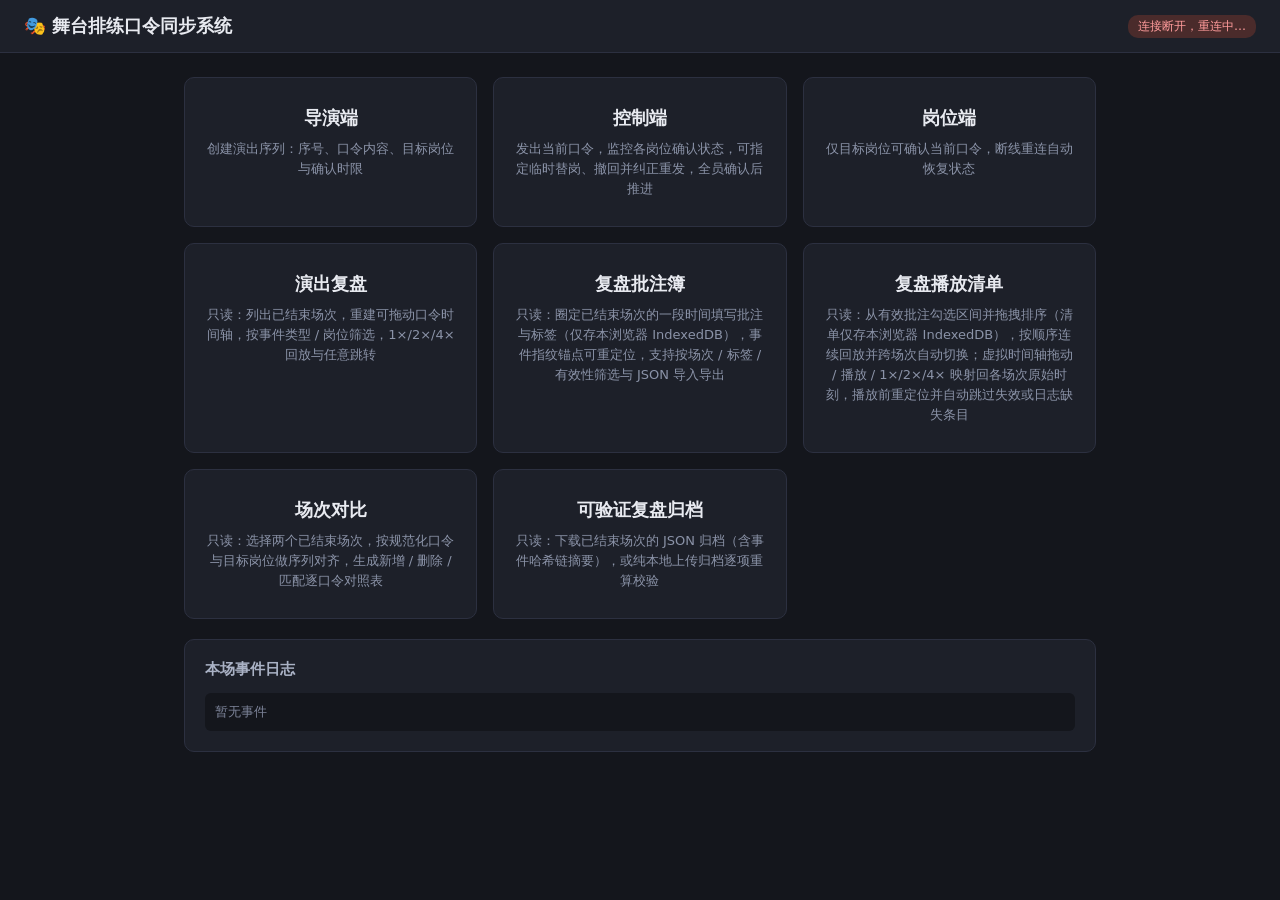
==== public/index.html @ aaa236a7 "GSB 7b067b00-d067-5b89-8d5f-b59027cfe79a initial: platform archive" ====
<!DOCTYPE html>
<html lang="zh-CN">
<head>
  <meta charset="UTF-8">
  <meta name="viewport" content="width=device-width, initial-scale=1.0">
  <title>舞台口令同步系统</title>
  <link rel="stylesheet" href="style.css">
</head>
<body>
  <header>
    <h1>🎭 舞台排练口令同步系统</h1>
    <span id="conn">未连接</span>
  </header>
  <main>
    <div id="versionBar"></div>
    <div class="home-links">
      <a href="director.html">
        <b>导演端</b>
        <span>创建演出序列：序号、口令内容、目标岗位与确认时限</span>
      </a>
      <a href="control.html">
        <b>控制端</b>
        <span>发出当前口令，监控各岗位确认状态，可指定临时替岗、撤回并纠正重发，全员确认后推进</span>
      </a>
      <a href="position.html">
        <b>岗位端</b>
        <span>仅目标岗位可确认当前口令，断线重连自动恢复状态</span>
      </a>
      <a href="replay.html">
        <b>演出复盘</b>
        <span>只读：列出已结束场次，重建可拖动口令时间轴，按事件类型 / 岗位筛选，1×/2×/4× 回放与任意跳转</span>
      </a>
      <a href="annotations.html">
        <b>复盘批注簿</b>
        <span>只读：圈定已结束场次的一段时间填写批注与标签（仅存本浏览器 IndexedDB），事件指纹锚点可重定位，支持按场次 / 标签 / 有效性筛选与 JSON 导入导出</span>
      </a>
      <a href="playlist.html">
        <b>复盘播放清单</b>
        <span>只读：从有效批注勾选区间并拖拽排序（清单仅存本浏览器 IndexedDB），按顺序连续回放并跨场次自动切换；虚拟时间轴拖动 / 播放 / 1×/2×/4× 映射回各场次原始时刻，播放前重定位并自动跳过失效或日志缺失条目</span>
      </a>
      <a href="compare.html">
        <b>场次对比</b>
        <span>只读：选择两个已结束场次，按规范化口令与目标岗位做序列对齐，生成新增 / 删除 / 匹配逐口令对照表</span>
      </a>
      <a href="archive.html">
        <b>可验证复盘归档</b>
        <span>只读：下载已结束场次的 JSON 归档（含事件哈希链摘要），或纯本地上传归档逐项重算校验</span>
      </a>
    </div>
    <div class="card" style="margin-top:20px">
      <h2>本场事件日志</h2>
      <div class="log-box" id="log"><span class="muted">暂无事件</span></div>
    </div>
  </main>
  <script src="common.js"></script>
  <script>
    const connEl = document.getElementById('conn');
    const logEl = document.getElementById('log');
    const versionBar = document.getElementById('versionBar');
    CueClient.connect({
      role: 'viewer',
      onState(state) {
        versionBar.innerHTML = CueClient.renderVersionBar(state);
        logEl.innerHTML = state.log.length
          ? CueClient.renderLog(state.log)
          : '<span class="muted">暂无事件</span>';
      },
      onConnChange(on) {
        connEl.textContent = on ? '已连接' : '连接断开，重连中…';
        connEl.classList.toggle('on', on);
      },
    });
  </script>
</body>
</html>
---- public/style.css ----
* { box-sizing: border-box; margin: 0; padding: 0; }

body {
  font-family: "PingFang SC", "Microsoft YaHei", system-ui, sans-serif;
  background: #14161c;
  color: #e8eaf0;
  min-height: 100vh;
}

header {
  display: flex;
  align-items: center;
  justify-content: space-between;
  padding: 14px 24px;
  background: #1d2029;
  border-bottom: 1px solid #2c3040;
}
header h1 { font-size: 18px; font-weight: 600; }
header nav a { color: #8ab4ff; text-decoration: none; margin-left: 16px; font-size: 14px; }
header nav a:hover { text-decoration: underline; }

#conn {
  font-size: 12px;
  padding: 3px 10px;
  border-radius: 10px;
  background: #4a2b2b;
  color: #ff9c9c;
}
#conn.on { background: #23402a; color: #8fe3a5; }

main { max-width: 960px; margin: 0 auto; padding: 24px; }
.card {
  background: #1d2029;
  border: 1px solid #2c3040;
  border-radius: 10px;
  padding: 20px;
  margin-bottom: 20px;
}
.card h2 { font-size: 15px; margin-bottom: 14px; color: #aab2c5; font-weight: 600; }

button {
  background: #2f6fed;
  color: #fff;
  border: none;
  border-radius: 6px;
  padding: 9px 18px;
  font-size: 14px;
  cursor: pointer;
}
button:hover:not(:disabled) { background: #3f7df5; }
button:disabled { background: #3a3f4f; color: #7c8398; cursor: not-allowed; }
button.secondary { background: #333948; }
button.secondary:hover:not(:disabled) { background: #404758; }
button.danger { background: #a03a3a; }
button.danger:hover:not(:disabled) { background: #b84545; }
button.mini { padding: 3px 10px; font-size: 12px; border-radius: 10px; margin: 2px 4px 2px 0; }

input[type="text"], input[type="number"], select {
  background: #14161c;
  border: 1px solid #3a4052;
  border-radius: 6px;
  color: #e8eaf0;
  padding: 8px 10px;
  font-size: 14px;
  width: 100%;
}
input:focus, select:focus { outline: none; border-color: #2f6fed; }

.row { display: flex; gap: 10px; align-items: center; margin-bottom: 10px; }
.row > * { flex: 1; }
.row .narrow { flex: 0 0 auto; }

table { width: 100%; border-collapse: collapse; font-size: 14px; }
th, td { text-align: left; padding: 8px 10px; border-bottom: 1px solid #2c3040; }
th { color: #8b93a8; font-weight: 500; font-size: 13px; }
tr.current-row td { background: #24304a; }

.chip {
  display: inline-block;
  padding: 2px 10px;
  border-radius: 10px;
  font-size: 12px;
  margin: 2px 4px 2px 0;
  background: #333948;
  color: #c3c9d8;
}
.chip.ok { background: #23402a; color: #8fe3a5; }
.chip.late { background: #4a3a1e; color: #f0c169; }
.chip.timeout { background: #4a2b2b; color: #ff9c9c; }
.chip.offline { opacity: 0.45; }
.chip.subbed { opacity: 0.45; text-decoration: line-through; }

.substitute-panel {
  margin-top: 12px;
  padding: 12px;
  background: #14161c;
  border: 1px solid #2c3040;
  border-radius: 8px;
}

.big-cue {
  font-size: 34px;
  font-weight: 700;
  text-align: center;
  padding: 36px 16px;
  line-height: 1.4;
}
.cue-seq { color: #8ab4ff; font-size: 18px; display: block; margin-bottom: 8px; }

#toast {
  position: fixed;
  top: 64px;
  left: 50%;
  transform: translateX(-50%);
  background: #a03a3a;
  color: #fff;
  padding: 10px 22px;
  border-radius: 8px;
  font-size: 14px;
  display: none;
  z-index: 99;
  box-shadow: 0 4px 16px rgba(0,0,0,.4);
}

.log-box {
  max-height: 260px;
  overflow-y: auto;
  font-family: "SFMono-Regular", Consolas, monospace;
  font-size: 12px;
  background: #14161c;
  border-radius: 6px;
  padding: 10px;
}
.log-row { display: flex; gap: 10px; padding: 2px 0; color: #9aa3b8; }
.log-row.log-warn { color: #f0c169; }
.log-ts { color: #5d6478; flex: 0 0 auto; }
.log-event { flex: 0 0 96px; color: #8ab4ff; }
.log-row.log-warn .log-event { color: #f0c169; }
.log-detail { word-break: break-all; }

.status-banner {
  text-align: center;
  padding: 10px;
  border-radius: 8px;
  font-size: 14px;
  margin-bottom: 16px;
  background: #23402a;
  color: #8fe3a5;
  display: none;
}
.status-banner.show { display: block; }
.status-banner.warn { background: #4a3a1e; color: #f0c169; }

.countdown { font-size: 15px; color: #f0c169; text-align: center; margin-top: 6px; }
.muted { color: #7c8398; font-size: 13px; }

/* 修订号 / 撤回原因 */
.rev-badge {
  display: inline-block;
  margin-bottom: 10px;
  padding: 3px 14px;
  border-radius: 12px;
  font-size: 13px;
  background: #4a3a1e;
  color: #f0c169;
}
.rev-badge.rev-initial { background: #2c3040; color: #8b93a8; }
.rev-reason {
  text-align: center;
  color: #f0c169;
  font-size: 14px;
  margin-top: 4px;
}

/* 暂停状态 */
.pause-info {
  color: #f0c169;
  font-size: 14px;
  margin-bottom: 10px;
}

/* 指挥权租约 */
.lease-mine {
  color: #8fe3a5;
  font-size: 14px;
  margin-bottom: 10px;
}
#leaseRemain { color: #f0c169; font-weight: 600; }

/* 只读历史轮次 */
.attempt-row {
  background: #14161c;
  border: 1px solid #2c3040;
  border-left: 3px solid #3a4052;
  border-radius: 8px;
  padding: 12px 14px;
  margin-bottom: 10px;
}
.attempt-row.recalled { border-left-color: #a03a3a; }
.attempt-row.completed { border-left-color: #2f6f4a; }
.attempt-head { display: flex; gap: 10px; align-items: center; margin-bottom: 6px; }
.attempt-text { font-size: 14px; margin-bottom: 6px; color: #c3c9d8; }
.attempt-reason { font-size: 13px; color: #f0c169; margin-bottom: 6px; }
.attempt-sub { font-size: 12px; color: #9aa3b8; margin-top: 6px; }
.attempt-chips .chip { margin-bottom: 4px; }
.home-links { display: grid; gap: 16px; grid-template-columns: repeat(auto-fit, minmax(220px, 1fr)); }
.home-links a {
  display: block;
  background: #1d2029;
  border: 1px solid #2c3040;
  border-radius: 10px;
  padding: 28px 20px;
  color: #e8eaf0;
  text-decoration: none;
  text-align: center;
}
.home-links a:hover { border-color: #2f6fed; }
.home-links a b { display: block; font-size: 18px; margin-bottom: 8px; }
.home-links a span { color: #8b93a8; font-size: 13px; }

/* 已发布版本 / 草稿版本状态条（各端统一） */
.version-bar { display: flex; flex-wrap: wrap; gap: 8px; margin-bottom: 16px; }
.vchip {
  display: inline-block;
  padding: 4px 12px;
  border-radius: 12px;
  font-size: 12px;
  border: 1px solid #2c3040;
}
.vchip-pub { background: #23402a; color: #8fe3a5; border-color: #2f6f4a; }
.vchip-draft { background: #1e3350; color: #9cc2ff; border-color: #2f5f9f; }
.vchip-none { background: #1d2029; color: #7c8398; }
.vchip-warn { background: #4a3a1e; color: #f0c169; border-color: #7a5f2e; }

/* 下一场草稿卡片 */
.draft-status { margin-bottom: 10px; font-size: 13px; }
.draft-status .muted { line-height: 1.6; }
.draft-conflict-banner {
  display: none;
  background: #4a3a1e;
  color: #f0c169;
  border-radius: 6px;
  padding: 8px 12px;
  font-size: 13px;
  margin-bottom: 10px;
}
.draft-conflict-banner.show { display: block; }

/* 控制端重置选择弹窗 */
.modal-mask {
  position: fixed;
  inset: 0;
  background: rgba(0,0,0,.55);
  display: flex;
  align-items: center;
  justify-content: center;
  z-index: 200;
}
.modal-box {
  background: #1d2029;
  border: 1px solid #3a4052;
  border-radius: 10px;
  padding: 22px;
  width: min(560px, calc(100vw - 40px));
}
.modal-box h3 { font-size: 16px; margin-bottom: 12px; color: #e8eaf0; }
.modal-box .modal-detail {
  background: #14161c;
  border-radius: 6px;
  padding: 10px 12px;
  font-size: 13px;
  color: #9aa3b8;
  margin-bottom: 14px;
  max-height: 200px;
  overflow-y: auto;
}
.modal-box .modal-detail .chip { margin-top: 3px; }
.modal-actions { display: flex; gap: 10px; justify-content: flex-end; flex-wrap: wrap; }

/* 演出复盘（/replay.html，只读） */
.replay-layout { display: grid; gap: 20px; }
.replay-meta { display: flex; flex-wrap: wrap; gap: 8px 18px; font-size: 13px; color: #9aa3b8; }
.replay-meta b { color: #c3c9d8; font-weight: 600; }
.replay-warn {
  display: none;
  background: #4a3a1e;
  color: #f0c169;
  border: 1px solid #7a5f2e;
  border-radius: 8px;
  padding: 10px 14px;
  font-size: 13px;
  margin-bottom: 16px;
  line-height: 1.7;
}
.replay-warn.show { display: block; }
.replay-warn .badline {
  display: block;
  font-family: "SFMono-Regular", Consolas, monospace;
  background: #14161c;
  border-radius: 4px;
  padding: 2px 8px;
  margin: 3px 0;
  word-break: break-all;
}
.replay-filters { display: flex; gap: 10px; align-items: center; flex-wrap: wrap; }
.replay-filters select { width: auto; flex: 0 1 240px; }
.replay-filters label { font-size: 13px; color: #8b93a8; }

/* 可拖动时间轴 */
.timeline-wrap { padding: 6px 4px 2px; }
.timeline {
  position: relative;
  height: 64px;
  background: #14161c;
  border: 1px solid #2c3040;
  border-radius: 8px;
  cursor: pointer;
  user-select: none;
  touch-action: none;
  overflow: hidden;
}
.timeline .cue-band {
  position: absolute;
  top: 6px;
  bottom: 22px;
  border-left: 1px solid #3a4052;
  border-right: 1px solid #3a4052;
  background: rgba(47, 111, 237, 0.10);
  font-size: 11px;
  color: #8ab4ff;
  padding: 3px 6px;
  overflow: hidden;
  white-space: nowrap;
  text-overflow: ellipsis;
}
.timeline .cue-band.even { background: rgba(139, 180, 255, 0.07); }
.timeline .marker {
  position: absolute;
  bottom: 6px;
  width: 4px;
  height: 9px;
  border-radius: 2px;
  transform: translateX(-2px);
}
.timeline .playhead {
  position: absolute;
  top: 0;
  bottom: 0;
  width: 2px;
  background: #f0c169;
  pointer-events: none;
}
.timeline .playhead::after {
  content: '';
  position: absolute;
  top: 0;
  left: -5px;
  border: 6px solid transparent;
  border-top-color: #f0c169;
}
.timeline-scale { display: flex; justify-content: space-between; font-size: 11px; color: #5d6478; margin-top: 4px; }

.transport { display: flex; gap: 8px; align-items: center; flex-wrap: wrap; margin-top: 14px; }
.transport .time-readout {
  font-family: "SFMono-Regular", Consolas, monospace;
  font-size: 14px;
  color: #c3c9d8;
  flex: 1;
  text-align: right;
  white-space: nowrap;
}
.speed-btn[aria-pressed="true"] { background: #2f6fed; color: #fff; }
.speed-btn { background: #333948; }

.replay-state-grid { display: grid; grid-template-columns: 1fr 1fr; gap: 16px; }
@media (max-width: 760px) { .replay-state-grid { grid-template-columns: 1fr; } }
.replay-chips-line { margin-top: 8px; line-height: 2; }
.replay-event-list {
  max-height: 360px;
  overflow-y: auto;
  font-family: "SFMono-Regular", Consolas, monospace;
  font-size: 12px;
  background: #14161c;
  border-radius: 6px;
  padding: 8px;
}
.replay-event-row {
  display: flex;
  gap: 10px;
  padding: 3px 6px;
  border-radius: 4px;
  color: #5d6478;
  cursor: pointer;
}
.replay-event-row:hover { background: #20242f; }
.replay-event-row.applied { color: #c3c9d8; }
.replay-event-row.applied .replay-event-name { color: #8ab4ff; }
.replay-event-row.is-warn.applied { color: #f0c169; }
.replay-event-row.is-warn.applied .replay-event-name { color: #f0c169; }
.replay-event-row .replay-event-t { color: inherit; opacity: 0.7; flex: 0 0 78px; }
.replay-event-name { flex: 0 0 128px; }
.replay-event-detail { word-break: break-all; }
.replay-cue-sub { font-size: 12px; color: #9aa3b8; text-decoration: line-through; }
.replay-phase-idle { color: #8b93a8; }
.replay-phase-active { color: #8ab4ff; }
.replay-phase-done { color: #8fe3a5; }
.replay-kbd { font-size: 12px; color: #5d6478; }
.bad-warn-chip { background: #4a3a1e; color: #f0c169; }

/* 场次对比（/compare.html，只读） */
.compare-main { max-width: 1200px; }
.compare-pickers { display: grid; grid-template-columns: 1fr 1fr; gap: 16px; }
.compare-pickers label.compare-label { display: block; font-size: 13px; color: #8b93a8; margin-bottom: 6px; }
.compare-pickers select { width: 100%; }
.compare-open-replay { display: inline-block; margin-top: 6px; font-size: 12px; color: #8ab4ff; text-decoration: none; }
.compare-open-replay:hover { text-decoration: underline; }

.compare-session-meta { display: grid; gap: 4px; font-size: 13px; color: #9aa3b8; margin-bottom: 10px; }
.compare-session-meta b { color: #c3c9d8; }
.compare-legend { display: flex; flex-wrap: wrap; gap: 14px; align-items: center; font-size: 13px; color: #9aa3b8; margin-bottom: 6px; }
.compare-legend .lg { display: inline-block; width: 12px; height: 12px; border-radius: 3px; margin-right: 5px; vertical-align: -1px; }
.lg-match { background: #2c3040; border: 1px solid #3a4052; }
.lg-added { background: #1e3a2a; border: 1px solid #2f6f4a; }
.lg-deleted { background: #4a2b2b; border: 1px solid #7a3a3a; }

.compare-table-wrap { overflow-x: auto; border: 1px solid #2c3040; border-radius: 8px; }
.compare-table { width: 100%; border-collapse: collapse; table-layout: fixed; font-size: 13px; }
.compare-table th, .compare-table td { padding: 10px 12px; border-bottom: 1px solid #2c3040; vertical-align: middle; }
.compare-table th { background: #1a1d26; position: sticky; top: 0; }
.cmp-cue-col { width: 31%; }
.cmp-metric-col { width: 16%; }
.cmp-diff-col { width: 6%; min-width: 96px; }

.cmp-row.match .cmp-cue { background: rgba(47,111,237,0.05); }
.cmp-row.added { background: rgba(47,111,74,0.08); }
.cmp-row.deleted { background: rgba(160,58,58,0.08); }
.cmp-row.added .cmp-cue.right { box-shadow: inset 3px 0 0 #2f6f4a; }
.cmp-row.deleted .cmp-cue.left { box-shadow: inset 3px 0 0 #a03a3a; }
.cmp-cue.none { text-align: center; }

.cmp-cue-link {
  display: block;
  color: #e8eaf0;
  text-decoration: none;
  line-height: 1.6;
  border-radius: 6px;
  padding: 4px 6px;
}
.cmp-cue-link:hover { background: #24304a; }
.cmp-cue-text { font-weight: 600; }
.cmp-cue-final { display: block; font-size: 12px; color: #f0c169; }
.cmp-cue-targets { display: block; font-size: 12px; color: #8b93a8; }

/* 指标列：标签 + 值逐行对齐 */
.cmp-metrics, .cmp-deltas { display: grid; gap: 2px; }
.mline { display: flex; gap: 8px; align-items: baseline; min-height: 20px; }
.mlabel { flex: 0 0 58px; font-size: 12px; color: #5d6478; }
.mval { font-family: "SFMono-Regular", Consolas, monospace; font-size: 13px; color: #c3c9d8; }
.mval.warn { color: #f0c169; }
.mdiff { font-family: "SFMono-Regular", Consolas, monospace; font-size: 13px; margin-left: auto; }
.mdiff.zero { color: #5d6478; }
.mdiff.neutral { color: #f0c169; }
.mdiff.bad { color: #ff9c9c; }
.mdiff.good { color: #8fe3a5; }
.mdiff.empty { color: #3a3f4f; }
.cmp-tag {
  display: inline-block;
  padding: 2px 10px;
  border-radius: 10px;
  font-size: 12px;
}
.tag-added { background: #23402a; color: #8fe3a5; }
.tag-deleted { background: #4a2b2b; color: #ff9c9c; }

@media (max-width: 860px) {
  .compare-pickers { grid-template-columns: 1fr; }
  .compare-table { table-layout: auto; }
}

/* 可验证复盘归档（/archive.html，只读） */
.archive-meta { display: flex; flex-wrap: wrap; gap: 8px 18px; font-size: 13px; color: #9aa3b8; margin-top: 10px; }
.archive-meta b { color: #c3c9d8; font-weight: 600; }
.archive-result {
  border-radius: 8px;
  padding: 12px 16px;
  font-size: 13px;
  line-height: 1.8;
}
.archive-result.ok { background: #1e3a2a; border: 1px solid #2f6f4a; color: #c9e8d4; }
.archive-result.fail { background: #4a2b2b; border: 1px solid #7a3a3a; color: #f0c9c9; }
.archive-result-head { font-size: 14px; font-weight: 600; margin-bottom: 6px; }
.archive-result.ok .archive-result-head { color: #8fe3a5; }
.archive-result.fail .archive-result-head { color: #ff9c9c; }
.archive-fail-msg { color: #ffd9d9; }
.archive-fail-loc { color: #e8b8b8; }
.archive-fail-loc code, .archive-digest code {
  font-family: "SFMono-Regular", Consolas, monospace;
  background: #14161c;
  border-radius: 4px;
  padding: 1px 6px;
}
.archive-digest {
  margin-top: 8px;
  font-size: 12px;
  word-break: break-all;
}


/* 复盘批注簿（/annotations.html 与 /replay.html 内卡片，只读 · IndexedDB 本地存储） */
.ann-main { max-width: 1080px; }
.ann-prefill {
  background: #1c2740;
  border: 1px solid #2f4a7a;
  border-radius: 8px;
  padding: 8px 12px;
  margin-bottom: 12px;
  font-size: 13px;
  color: #c3c9d8;
  line-height: 1.7;
}
.ann-form textarea {
  background: #14161c;
  border: 1px solid #3a4052;
  border-radius: 6px;
  color: #e8eaf0;
  padding: 8px 10px;
  font-size: 14px;
  width: 100%;
  resize: vertical;
  font-family: inherit;
}
.ann-label { display: block; font-size: 13px; color: #8b93a8; margin: 10px 0 5px; }
.ann-range-row { display: grid; grid-template-columns: 1fr 1fr; gap: 12px; }
.ann-range-row select { width: 100%; height: 132px; font-size: 12px; }
.ann-msg { font-size: 13px; color: #8b93a8; }
.ann-msg.ok { color: #8fe3a5; }
.ann-msg.err { color: #ff9c9c; }
.ann-msg.warn { color: #f0c169; }

.ann-filters { display: flex; gap: 10px; align-items: center; flex-wrap: wrap; }
.ann-filters select { width: auto; flex: 0 1 260px; }
.ann-filters label { font-size: 13px; color: #8b93a8; }
.ann-inline { display: inline-flex; align-items: center; gap: 4px; white-space: nowrap; }
.ann-inline input { width: auto; }

.ann-list { margin-top: 14px; display: grid; gap: 12px; }
.ann-row {
  background: #14161c;
  border: 1px solid #2c3040;
  border-left: 3px solid #4caf7d;
  border-radius: 8px;
  padding: 12px 14px;
}
.ann-row.is-invalid { border-left-color: #ff7676; opacity: 0.92; }
.ann-row-head { display: flex; gap: 10px; align-items: center; flex-wrap: wrap; }
.ann-session { font-size: 12px; color: #9aa3b8; flex: 1; min-width: 200px; }
.ann-jump { font-size: 13px; color: #8ab4ff; text-decoration: none; white-space: nowrap; }
.ann-jump:hover { text-decoration: underline; }
.ann-jump.disabled { color: #ff9c9c; cursor: not-allowed; }
.ann-del { flex: 0 0 auto; }
.ann-range { margin-top: 8px; font-family: "SFMono-Regular", Consolas, monospace; font-size: 12px; color: #9aa3b8; }
.ann-text { margin-top: 8px; font-size: 14px; line-height: 1.7; white-space: pre-wrap; word-break: break-word; }
.ann-tags { margin-top: 6px; }
.ann-foot { margin-top: 8px; display: flex; gap: 14px; flex-wrap: wrap; font-size: 12px; }
.ann-foot code { color: #5d6478; }
.ann-anchor-event { font-family: "SFMono-Regular", Consolas, monospace; }
.ann-badge {
  display: inline-block;
  padding: 2px 10px;
  border-radius: 10px;
  font-size: 12px;
  white-space: nowrap;
}
.ann-badge.valid { background: #23402a; color: #8fe3a5; }
.ann-badge.invalid { background: #4a2b2b; color: #ff9c9c; }
.ann-badge.conflict { background: #4a3a1e; color: #f0c169; }
.ann-invalid-line { margin-top: 6px; font-size: 12px; color: #ff9c9c; line-height: 1.6; }
.ann-conflict-line { margin-top: 6px; font-size: 12px; color: #f0c169; line-height: 1.6; }
.ann-empty { padding: 24px 0; text-align: center; }

/* 复盘时间轴上的批注区间带：衬于口令条带与事件标记之下，不遮挡拖动与标记点击 */
.timeline .ann-band {
  position: absolute;
  top: 6px;
  bottom: 22px;
  border-radius: 3px;
  z-index: 0;
  cursor: pointer;
}
.timeline .ann-band.valid {
  background: rgba(76, 175, 125, 0.22);
  border-top: 2px solid #4caf7d;
  border-bottom: 2px solid #4caf7d;
}
.timeline .ann-band.invalid {
  background: rgba(255, 118, 118, 0.12);
  border-top: 2px dashed #ff7676;
  border-bottom: 2px dashed #ff7676;
  cursor: not-allowed;
}

/* 复盘页内的批注迷你列表 */
.ann-mini-list { margin-top: 12px; display: grid; gap: 8px; }
.ann-mini-row {
  background: #14161c;
  border: 1px solid #2c3040;
  border-left: 3px solid #4caf7d;
  border-radius: 8px;
  padding: 8px 12px;
  font-size: 13px;
  line-height: 1.7;
}
.ann-mini-row.is-invalid { border-left-color: #ff7676; }
.ann-mini-head { display: flex; gap: 12px; align-items: center; flex-wrap: wrap; font-size: 12px; }
.ann-mini-jump { color: #8ab4ff; text-decoration: none; white-space: nowrap; }
.ann-mini-jump:hover { text-decoration: underline; }
.ann-mini-jump.disabled { color: #ff9c9c; cursor: not-allowed; }

/* ======================================================================= */
/* 复盘播放清单（批注簿内编辑卡片 + playlist.html 连续回放页）              */
/* ======================================================================= */
.inline-check { display: inline-flex; align-items: center; }
.inline-check input { width: auto; margin: 0; }
.ann-row-pl { flex: 0 0 auto; }
.ann-row-pl.is-off { opacity: 0.4; }

.pl-layout { display: grid; grid-template-columns: 1fr 1fr; gap: 16px; margin-top: 14px; }
@media (max-width: 860px) { .pl-layout { grid-template-columns: 1fr; } }
.pl-col { display: flex; flex-direction: column; min-width: 0; }
.pl-col-head { display: flex; justify-content: space-between; align-items: baseline; margin-bottom: 8px; font-size: 14px; }

.pl-cand-list, .pl-items {
  display: grid;
  gap: 6px;
  max-height: 380px;
  overflow-y: auto;
  border: 1px solid #2c3040;
  border-radius: 8px;
  background: #14161c;
  padding: 8px;
}
.pl-cand-row {
  display: grid;
  grid-template-columns: auto 1fr;
  grid-template-areas:
    "check session"
    "check range"
    "check text";
  column-gap: 8px;
  padding: 6px 8px;
  border-radius: 6px;
  font-size: 12.5px;
  line-height: 1.6;
  cursor: pointer;
}
.pl-cand-row:hover { background: #20242f; }
.pl-cand-row.in { background: #1c2a1f; }
.pl-cand-row input { grid-area: check; width: auto; margin-top: 3px; }
.pl-cand-session { grid-area: session; color: #9aa3b8; font-size: 11.5px; }
.pl-cand-range { grid-area: range; font-family: "SFMono-Regular", Consolas, monospace; color: #8ab4ff; }
.pl-cand-text { grid-area: text; color: #c3c9d8; word-break: break-word; }

.pl-item-row {
  display: flex;
  align-items: center;
  gap: 8px;
  padding: 6px 8px;
  border: 1px solid #2c3040;
  border-radius: 6px;
  background: #171a22;
  font-size: 12.5px;
  line-height: 1.5;
}
.pl-item-row.is-missing { opacity: 0.6; border-style: dashed; }
.pl-grip { cursor: grab; color: #5d6478; font-size: 15px; flex: 0 0 auto; user-select: none; }
.pl-grip:active { cursor: grabbing; }
.pl-idx { flex: 0 0 22px; text-align: center; color: #8ab4ff; font-weight: 600; }
.pl-item-row.dragging { opacity: 0.45; border-color: #2f6fed; }
.pl-item-row.drop-before { box-shadow: inset 0 2px 0 #f0c169; }
.pl-item-row.drop-after { box-shadow: inset 0 -2px 0 #f0c169; }
.pl-item-session { flex: 0 1 220px; color: #9aa3b8; font-size: 11.5px; overflow: hidden; text-overflow: ellipsis; white-space: nowrap; }
.pl-item-row .pl-cand-range { flex: 0 0 auto; }
.pl-item-row .pl-cand-text { flex: 1 1 auto; color: #c3c9d8; overflow: hidden; text-overflow: ellipsis; white-space: nowrap; }
.pl-item-ops { flex: 0 0 auto; display: inline-flex; gap: 4px; }
.pl-item-missing { color: #ff9c9c; flex: 1 1 auto; }

/* 播放页 */
.pl-main { max-width: 1120px; }
.pl-skipped {
  margin-top: 12px;
  border: 1px solid #6b3a3a;
  background: #241a1c;
  border-radius: 8px;
  padding: 10px 12px;
}
.pl-skipped-head { color: #ff9c9c; font-size: 13px; margin-bottom: 6px; }
.pl-skipped-row {
  display: flex; gap: 10px; align-items: baseline; flex-wrap: wrap;
  font-size: 12.5px; padding: 5px 0; border-top: 1px dashed #4a3333;
}
.pl-skipped-row:first-of-type { border-top: none; }
.pl-skip-reason { color: #ff9c9c; flex-basis: 100%; font-size: 12px; }

.pl-seg-context { margin: 10px 0 4px; font-size: 13px; line-height: 1.8; }
.pl-ctx-line { display: flex; gap: 10px; align-items: center; flex-wrap: wrap; }
.pl-ctx-no { color: #fff; border-radius: 4px; padding: 2px 8px; font-size: 12px; }
.pl-ctx-jump { margin-left: auto; color: #8ab4ff; text-decoration: none; font-size: 12.5px; }
.pl-ctx-text { margin-top: 4px; }

/* 虚拟时间轴段带 */
.pl-timeline { height: 74px; }
.pl-seg-band {
  position: absolute;
  top: 6px;
  bottom: 22px;
  border-top: 2px solid #2f6fed;
  border-radius: 2px;
  z-index: 0;
  cursor: pointer;
  min-width: 2px;
}
.pl-boundary {
  position: absolute;
  top: 0;
  bottom: 0;
  width: 0;
  border-left: 2px dashed #f0c169;
  z-index: 1;
  pointer-events: none;
}
.pl-seg-list { display: grid; gap: 6px; margin-top: 10px; max-height: 320px; overflow-y: auto; }
.pl-seg-row {
  display: flex; gap: 10px; align-items: flex-start;
  border: 1px solid #2c3040; border-radius: 8px; padding: 8px 10px;
  background: #14161c; cursor: pointer; font-size: 12.5px; line-height: 1.7;
}
.pl-seg-row:hover { background: #20242f; }
.pl-seg-row.active { border-color: #f0c169; background: #242219; }
.pl-seg-no { flex: 0 0 20px; height: 20px; border-radius: 50%; background: #2c3040; color: #c3c9d8; text-align: center; line-height: 20px; font-size: 11px; }
.pl-seg-color { flex: 0 0 4px; align-self: stretch; border-radius: 2px; }
.pl-seg-main { flex: 1 1 auto; display: grid; gap: 2px; min-width: 0; }
.pl-seg-session { color: #9aa3b8; font-size: 11.5px; }
.pl-seg-open { flex: 0 0 auto; color: #8ab4ff; text-decoration: none; font-size: 12px; white-space: nowrap; }
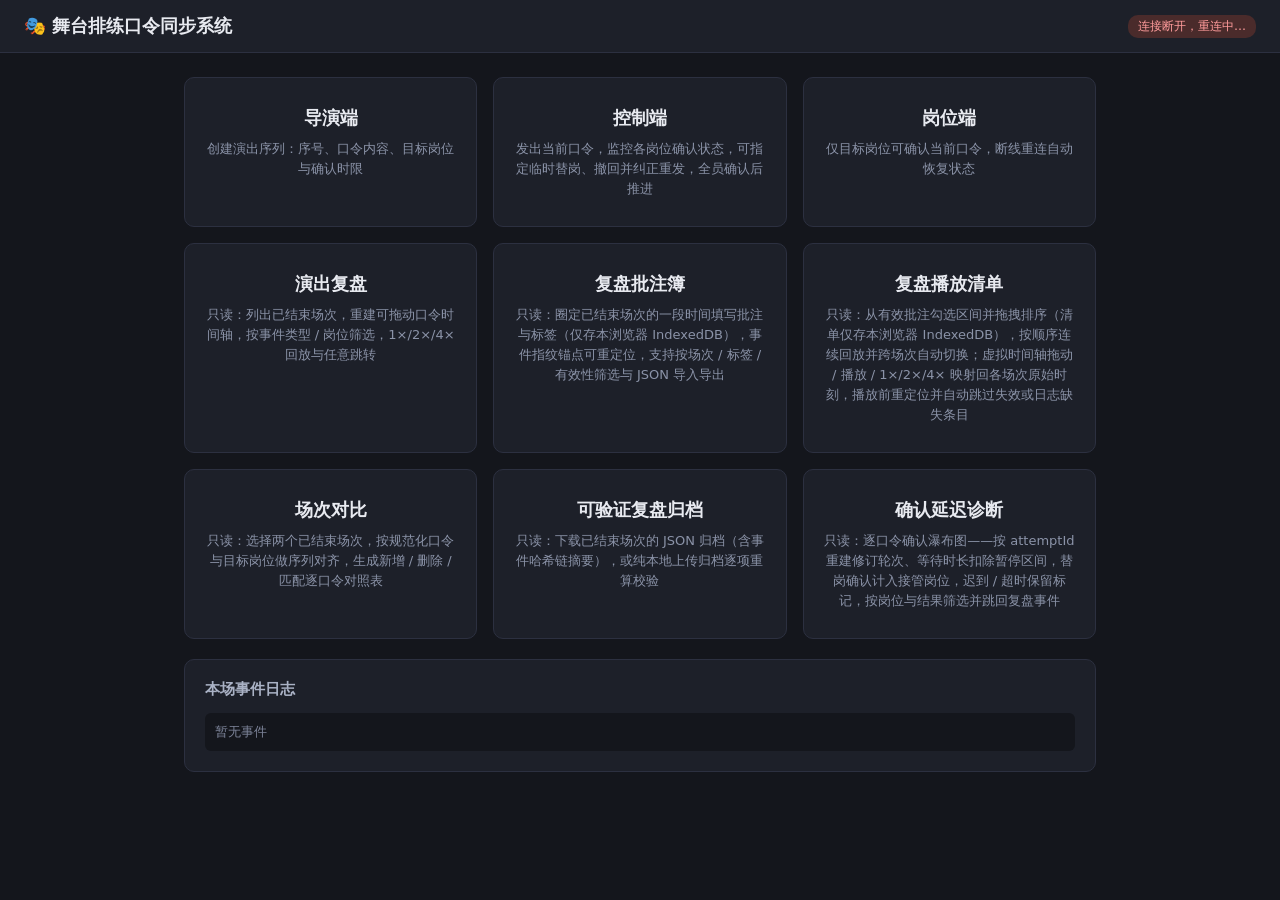
==== commit 1b894ff4: "GSB 7b067b00-d067-5b89-8d5f-b59027cfe79a A: platform archive" ====
--- a/public/index.html
+++ b/public/index.html
@@ -46,6 +46,10 @@
         <b>可验证复盘归档</b>
         <span>只读：下载已结束场次的 JSON 归档（含事件哈希链摘要），或纯本地上传归档逐项重算校验</span>
       </a>
+      <a href="latency.html">
+        <b>确认延迟诊断</b>
+        <span>只读：逐口令确认瀑布图——按 attemptId 重建修订轮次、等待时长扣除暂停区间，替岗确认计入接管岗位，迟到 / 超时保留标记，按岗位与结果筛选并跳回复盘事件</span>
+      </a>
     </div>
     <div class="card" style="margin-top:20px">
       <h2>本场事件日志</h2>
--- a/public/style.css
+++ b/public/style.css
@@ -741,3 +741,74 @@
 .pl-seg-main { flex: 1 1 auto; display: grid; gap: 2px; min-width: 0; }
 .pl-seg-session { color: #9aa3b8; font-size: 11.5px; }
 .pl-seg-open { flex: 0 0 auto; color: #8ab4ff; text-decoration: none; font-size: 12px; white-space: nowrap; }
+
+/* 确认延迟诊断（/latency.html，只读） */
+.lat-main { max-width: 1080px; }
+.lat-open-replay { font-size: 13px; color: #8ab4ff; text-decoration: none; white-space: nowrap; }
+.lat-open-replay:hover { text-decoration: underline; }
+.lat-filters { display: flex; gap: 10px; align-items: center; flex-wrap: wrap; margin-bottom: 10px; }
+.lat-filters select { width: auto; flex: 0 1 240px; }
+.lat-filters label { font-size: 13px; color: #8b93a8; }
+.lat-summary { display: flex; flex-wrap: wrap; gap: 6px; margin-bottom: 10px; }
+.lat-legend { display: flex; flex-wrap: wrap; gap: 14px; align-items: center; font-size: 13px; color: #9aa3b8; margin-bottom: 12px; }
+.lat-legend .lat-lg { display: inline-block; width: 12px; height: 12px; border-radius: 3px; margin-right: 5px; vertical-align: -1px; }
+.lat-lg-pause { background: repeating-linear-gradient(45deg, #3a4052 0 3px, #23262f 3px 6px); border: 1px solid #3a4052; }
+
+.lat-cue { border: 1px solid #2c3040; border-radius: 8px; background: #171a22; padding: 12px 14px; margin-bottom: 14px; }
+.lat-cue-head { display: flex; gap: 10px; align-items: center; flex-wrap: wrap; font-size: 14px; }
+.lat-cue-text { color: #e8eaf0; }
+.lat-cue-orig { margin-top: 4px; font-size: 12px; }
+.lat-jump { margin-left: auto; color: #8ab4ff; text-decoration: none; font-size: 12.5px; white-space: nowrap; }
+.lat-jump:hover { text-decoration: underline; }
+
+.lat-round { margin-top: 12px; border-top: 1px dashed #2c3040; padding-top: 10px; }
+.lat-round-head { display: flex; gap: 8px; align-items: center; flex-wrap: wrap; font-size: 12.5px; }
+.lat-attempt { font-family: "SFMono-Regular", Consolas, monospace; font-size: 11.5px; color: #5d6478; }
+.lat-round-reason { margin-top: 6px; font-size: 12.5px; color: #f0c169; }
+.lat-round-pauses { margin-top: 6px; font-size: 12px; color: #8ab4ff; line-height: 1.7; }
+.lat-round-extras { margin-top: 6px; font-size: 12px; color: #ff9c9c; }
+
+.lat-rows { display: grid; gap: 4px; margin-top: 8px; }
+.lat-row {
+  display: grid;
+  grid-template-columns: 150px 1fr 150px 96px;
+  gap: 10px;
+  align-items: center;
+  padding: 5px 8px;
+  border-radius: 6px;
+  text-decoration: none;
+  color: #c3c9d8;
+  font-size: 12.5px;
+}
+.lat-row:hover { background: #20242f; }
+.lat-pos { overflow: hidden; text-overflow: ellipsis; white-space: nowrap; }
+.lat-pos .lat-subbed { color: #7c8398; text-decoration: line-through; margin-right: 4px; }
+.lat-pos b { color: #c084fc; font-weight: 600; }
+.lat-track { position: relative; height: 16px; background: #14161c; border: 1px solid #23262f; border-radius: 4px; overflow: hidden; }
+.lat-bar { position: absolute; top: 0; bottom: 0; left: 0; border-radius: 3px 0 0 3px; opacity: 0.85; }
+.lat-bar.confirmed { background: #4caf7d; }
+.lat-bar.late { background: #f0c169; }
+.lat-bar.timeout { background: rgba(255, 118, 118, 0.45); }
+.lat-bar.unconfirmed { background: rgba(93, 100, 120, 0.4); }
+.lat-pause {
+  position: absolute;
+  top: 0;
+  bottom: 0;
+  background: repeating-linear-gradient(45deg, rgba(90, 98, 120, 0.55) 0 3px, rgba(35, 38, 47, 0.55) 3px 6px);
+  z-index: 1;
+}
+.lat-mark { position: absolute; top: 50%; width: 8px; height: 8px; transform: translate(-4px, -50%); z-index: 2; }
+.mk-confirm { border-radius: 50%; }
+.mk-confirm.confirmed { background: #8fe3a5; box-shadow: 0 0 0 2px rgba(143, 227, 165, 0.25); }
+.mk-confirm.late { background: #f0c169; box-shadow: 0 0 0 2px rgba(240, 193, 105, 0.25); }
+.mk-timeout { background: #ff7676; transform: translate(-4px, -50%) rotate(45deg); border-radius: 1px; }
+.lat-wait { font-family: "SFMono-Regular", Consolas, monospace; font-size: 12px; color: #c3c9d8; white-space: nowrap; }
+.lat-deduct { display: block; font-size: 11px; color: #8ab4ff; }
+.lat-row .chip { text-align: center; }
+.lat-scale { display: flex; justify-content: space-between; font-size: 11px; color: #5d6478; margin: 2px 168px 0 168px; }
+
+@media (max-width: 860px) {
+  .lat-row { grid-template-columns: 96px 1fr; grid-template-rows: auto auto; }
+  .lat-wait, .lat-row .chip { justify-self: start; }
+  .lat-scale { margin: 2px 0 0; }
+}
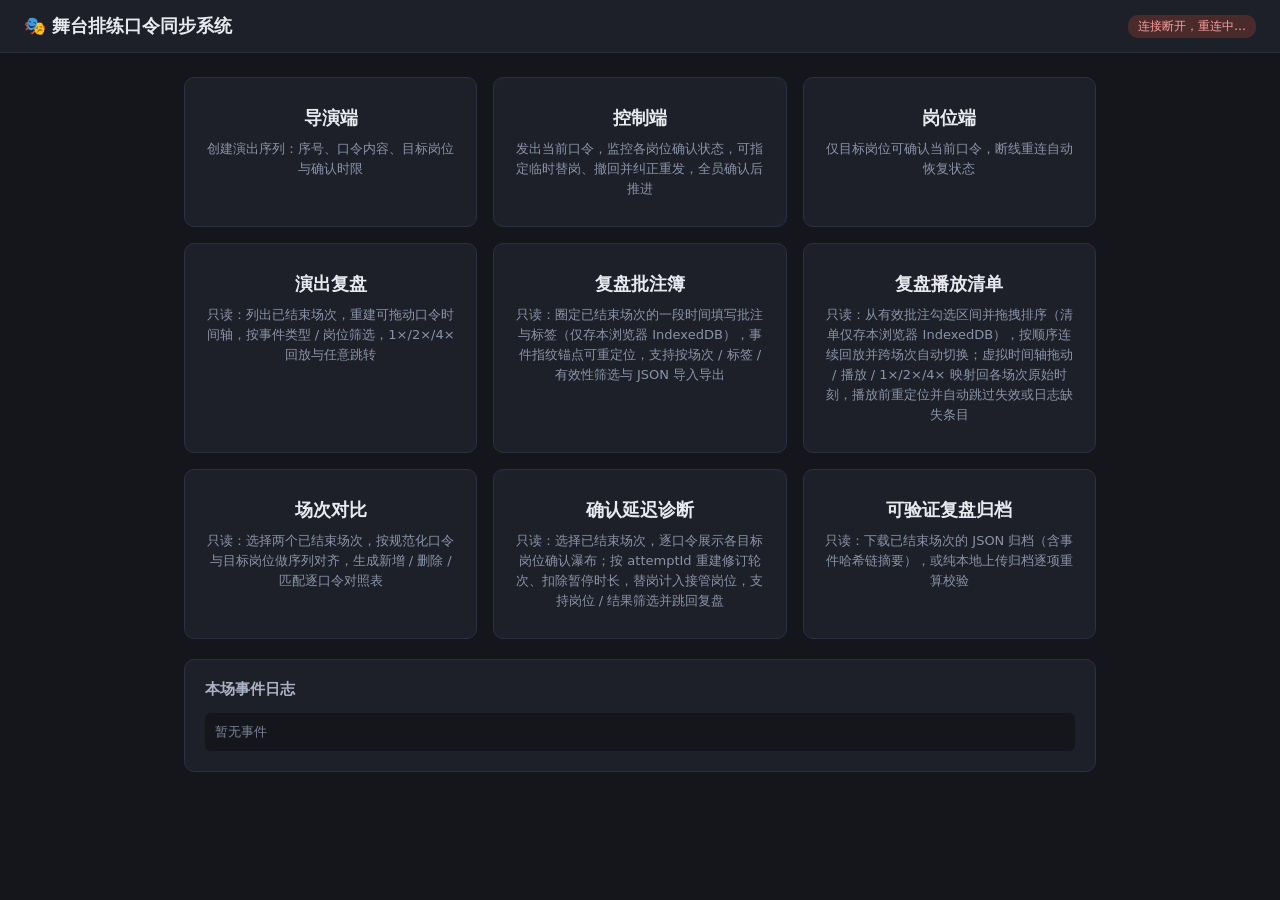
==== commit 68fda531: "GSB 7b067b00-d067-5b89-8d5f-b59027cfe79a B: platform archive" ====
--- a/public/index.html
+++ b/public/index.html
@@ -42,13 +42,13 @@
         <b>场次对比</b>
         <span>只读：选择两个已结束场次，按规范化口令与目标岗位做序列对齐，生成新增 / 删除 / 匹配逐口令对照表</span>
       </a>
+      <a href="latency.html">
+        <b>确认延迟诊断</b>
+        <span>只读：选择已结束场次，逐口令展示各目标岗位确认瀑布；按 attemptId 重建修订轮次、扣除暂停时长，替岗计入接管岗位，支持岗位 / 结果筛选并跳回复盘</span>
+      </a>
       <a href="archive.html">
         <b>可验证复盘归档</b>
         <span>只读：下载已结束场次的 JSON 归档（含事件哈希链摘要），或纯本地上传归档逐项重算校验</span>
-      </a>
-      <a href="latency.html">
-        <b>确认延迟诊断</b>
-        <span>只读：逐口令确认瀑布图——按 attemptId 重建修订轮次、等待时长扣除暂停区间，替岗确认计入接管岗位，迟到 / 超时保留标记，按岗位与结果筛选并跳回复盘事件</span>
       </a>
     </div>
     <div class="card" style="margin-top:20px">
--- a/public/style.css
+++ b/public/style.css
@@ -742,73 +742,171 @@
 .pl-seg-session { color: #9aa3b8; font-size: 11.5px; }
 .pl-seg-open { flex: 0 0 auto; color: #8ab4ff; text-decoration: none; font-size: 12px; white-space: nowrap; }
 
-/* 确认延迟诊断（/latency.html，只读） */
+/* ======================================================================= */
+/* 确认延迟诊断（/latency.html，只读）                                     */
+/* ======================================================================= */
 .lat-main { max-width: 1080px; }
-.lat-open-replay { font-size: 13px; color: #8ab4ff; text-decoration: none; white-space: nowrap; }
-.lat-open-replay:hover { text-decoration: underline; }
-.lat-filters { display: flex; gap: 10px; align-items: center; flex-wrap: wrap; margin-bottom: 10px; }
-.lat-filters select { width: auto; flex: 0 1 240px; }
-.lat-filters label { font-size: 13px; color: #8b93a8; }
-.lat-summary { display: flex; flex-wrap: wrap; gap: 6px; margin-bottom: 10px; }
-.lat-legend { display: flex; flex-wrap: wrap; gap: 14px; align-items: center; font-size: 13px; color: #9aa3b8; margin-bottom: 12px; }
-.lat-legend .lat-lg { display: inline-block; width: 12px; height: 12px; border-radius: 3px; margin-right: 5px; vertical-align: -1px; }
-.lat-lg-pause { background: repeating-linear-gradient(45deg, #3a4052 0 3px, #23262f 3px 6px); border: 1px solid #3a4052; }
-
-.lat-cue { border: 1px solid #2c3040; border-radius: 8px; background: #171a22; padding: 12px 14px; margin-bottom: 14px; }
-.lat-cue-head { display: flex; gap: 10px; align-items: center; flex-wrap: wrap; font-size: 14px; }
-.lat-cue-text { color: #e8eaf0; }
-.lat-cue-orig { margin-top: 4px; font-size: 12px; }
-.lat-jump { margin-left: auto; color: #8ab4ff; text-decoration: none; font-size: 12.5px; white-space: nowrap; }
-.lat-jump:hover { text-decoration: underline; }
-
-.lat-round { margin-top: 12px; border-top: 1px dashed #2c3040; padding-top: 10px; }
-.lat-round-head { display: flex; gap: 8px; align-items: center; flex-wrap: wrap; font-size: 12.5px; }
-.lat-attempt { font-family: "SFMono-Regular", Consolas, monospace; font-size: 11.5px; color: #5d6478; }
-.lat-round-reason { margin-top: 6px; font-size: 12.5px; color: #f0c169; }
-.lat-round-pauses { margin-top: 6px; font-size: 12px; color: #8ab4ff; line-height: 1.7; }
-.lat-round-extras { margin-top: 6px; font-size: 12px; color: #ff9c9c; }
-
-.lat-rows { display: grid; gap: 4px; margin-top: 8px; }
+.lat-picker-row { display: flex; align-items: center; gap: 12px; }
+.lat-picker-row select { flex: 1 1 auto; }
+
+.lat-summary-chips { margin-top: 10px; line-height: 2; }
+.lat-session-head {
+  display: flex; flex-wrap: wrap; gap: 6px 16px; align-items: baseline;
+  font-size: 13px; color: #9aa3b8;
+}
+.lat-session-head b { color: #e8eaf0; font-size: 14px; }
+.lat-session-head a { color: #8ab4ff; text-decoration: none; font-size: 12.5px; }
+.lat-session-head a:hover { text-decoration: underline; }
+
+.lat-cue { padding: 16px 20px; }
+.lat-cue-head { display: flex; flex-wrap: wrap; gap: 8px 14px; align-items: center; justify-content: space-between; }
+.lat-cue-head h2 { font-size: 15px; margin: 0; color: #e8eaf0; display: flex; align-items: center; gap: 8px; }
+.lat-cue-targets { margin: 6px 0 12px; }
+
+.lat-round {
+  background: #14161c;
+  border: 1px solid #2c3040;
+  border-left: 3px solid #2f6f4a;
+  border-radius: 8px;
+  padding: 12px 14px;
+  margin: 10px 0;
+}
+.lat-round.is-recalled { border-left-color: #a03a3a; }
+.lat-round-head { display: flex; flex-wrap: wrap; gap: 8px; align-items: center; }
+.lat-round-head .rev-badge { margin-bottom: 0; }
+.lat-round-meta { margin-left: auto; display: inline-flex; flex-wrap: wrap; gap: 8px; align-items: center; }
+.lat-round-text { font-size: 14px; color: #c3c9d8; margin: 8px 0 10px; }
+
+/* 瀑布图：左标签列 + 右相对定位图区（两列行高严格一致） */
+.lat-chart {
+  display: grid;
+  grid-template-columns: 132px 1fr 250px;
+  column-gap: 10px;
+  align-items: center;
+}
 .lat-row {
-  display: grid;
-  grid-template-columns: 150px 1fr 150px 96px;
-  gap: 10px;
+  display: contents;
+}
+.lat-lab {
+  font-size: 12.5px;
+  color: #c3c9d8;
+  text-align: right;
+  line-height: 1.3;
+  height: var(--row-h, 30px);
+  display: flex;
   align-items: center;
-  padding: 5px 8px;
-  border-radius: 6px;
+  justify-content: flex-end;
+}
+.lat-sub-origin { color: #9aa3b8; text-decoration: line-through; font-weight: 400; }
+.lat-sub-arrow { color: #c084fc; }
+.lat-track {
+  position: relative;
+  height: var(--row-h, 30px);
+  background: #0f1117;
+  border: 1px solid #23262f;
+  border-radius: 6px;
+}
+.lat-seg {
+  position: absolute;
+  top: 7px;
+  bottom: 7px;
+  border-radius: 3px;
+  min-width: 1px;
+}
+.lat-seg.active { background: #4caf7d; }
+.lat-seg.active.st-late { background: #f0c169; }
+.lat-seg.active.st-timeout { background: #ff7676; }
+.lat-seg.active.st-pending { background: #4a4f5e; }
+.lat-seg.pause {
+  background: repeating-linear-gradient(45deg, rgba(240,193,105,0.28) 0 4px, rgba(15,17,23,0.9) 4px 8px);
+  border-left: 1px dashed rgba(240,193,105,0.7);
+  border-right: 1px dashed rgba(240,193,105,0.7);
+  border-radius: 0;
+}
+.lat-row.is-dim .lat-lab,
+.lat-row.is-dim .lat-track,
+.lat-row.is-dim .lat-val { opacity: 0.32; }
+
+.lat-mark {
+  position: absolute;
+  top: 50%;
+  transform: translate(-50%, -50%);
+  font-size: 13px;
   text-decoration: none;
-  color: #c3c9d8;
+  z-index: 2;
+  line-height: 1;
+}
+.lat-mark.mk-timeout { color: #ff7676; font-size: 12px; }
+.lat-mark.mk-sub { color: #c084fc; font-size: 13px; }
+.lat-mark.mk-dup { color: #7c8398; font-size: 10px; top: 6px; transform: translateX(-50%); }
+
+.lat-val {
   font-size: 12.5px;
-}
-.lat-row:hover { background: #20242f; }
-.lat-pos { overflow: hidden; text-overflow: ellipsis; white-space: nowrap; }
-.lat-pos .lat-subbed { color: #7c8398; text-decoration: line-through; margin-right: 4px; }
-.lat-pos b { color: #c084fc; font-weight: 600; }
-.lat-track { position: relative; height: 16px; background: #14161c; border: 1px solid #23262f; border-radius: 4px; overflow: hidden; }
-.lat-bar { position: absolute; top: 0; bottom: 0; left: 0; border-radius: 3px 0 0 3px; opacity: 0.85; }
-.lat-bar.confirmed { background: #4caf7d; }
-.lat-bar.late { background: #f0c169; }
-.lat-bar.timeout { background: rgba(255, 118, 118, 0.45); }
-.lat-bar.unconfirmed { background: rgba(93, 100, 120, 0.4); }
-.lat-pause {
+  height: var(--row-h, 30px);
+  display: flex;
+  flex-direction: column;
+  justify-content: center;
+  gap: 2px;
+}
+.lat-val b { font-family: "SFMono-Regular", Consolas, monospace; color: #e8eaf0; }
+.lat-val-sub { font-size: 11px; color: #9aa3b8; }
+.lat-val-sub.muted { color: #5d6478; }
+
+.lat-pause-lab { height: 18px; font-size: 11px; }
+.lat-pause-track {
+  position: relative;
+  height: 18px;
+  background: #0f1117;
+  border: 1px dashed #3a3522;
+  border-radius: 4px;
+  margin-bottom: 4px;
+}
+.lat-pause-band {
   position: absolute;
   top: 0;
   bottom: 0;
-  background: repeating-linear-gradient(45deg, rgba(90, 98, 120, 0.55) 0 3px, rgba(35, 38, 47, 0.55) 3px 6px);
+  min-width: 2px;
+  background: rgba(240,193,105,0.35);
+  border-left: 1px solid #f0c169;
+  border-right: 1px solid #f0c169;
+}
+
+.lat-scale-lab { height: 16px; }
+.lat-scale {
+  position: relative;
+  height: 16px;
+  margin-top: 4px;
+  font-size: 10.5px;
+  color: #5d6478;
+  font-family: "SFMono-Regular", Consolas, monospace;
+}
+.lat-scale span {
+  position: absolute;
+  transform: translateX(-50%);
+  white-space: nowrap;
+}
+.lat-scale span:first-child { transform: translateX(0); }
+.lat-scale span:last-child { transform: translateX(-100%); }
+.lat-deadline {
+  position: absolute;
+  top: 22px; /* 跳过暂停道，横贯各岗位行 */
+  bottom: 20px;
+  width: 0;
+  border-left: 2px dashed #ff9c9c;
   z-index: 1;
-}
-.lat-mark { position: absolute; top: 50%; width: 8px; height: 8px; transform: translate(-4px, -50%); z-index: 2; }
-.mk-confirm { border-radius: 50%; }
-.mk-confirm.confirmed { background: #8fe3a5; box-shadow: 0 0 0 2px rgba(143, 227, 165, 0.25); }
-.mk-confirm.late { background: #f0c169; box-shadow: 0 0 0 2px rgba(240, 193, 105, 0.25); }
-.mk-timeout { background: #ff7676; transform: translate(-4px, -50%) rotate(45deg); border-radius: 1px; }
-.lat-wait { font-family: "SFMono-Regular", Consolas, monospace; font-size: 12px; color: #c3c9d8; white-space: nowrap; }
-.lat-deduct { display: block; font-size: 11px; color: #8ab4ff; }
-.lat-row .chip { text-align: center; }
-.lat-scale { display: flex; justify-content: space-between; font-size: 11px; color: #5d6478; margin: 2px 168px 0 168px; }
+  pointer-events: none;
+}
+
+.lat-rejects { margin-top: 8px; display: flex; flex-wrap: wrap; gap: 4px; }
+a.chip.lat-reject {
+  text-decoration: none;
+  background: #4a2b2b;
+  color: #ffb0b0;
+}
+a.chip.lat-reject:hover { background: #5d3434; }
 
 @media (max-width: 860px) {
-  .lat-row { grid-template-columns: 96px 1fr; grid-template-rows: auto auto; }
-  .lat-wait, .lat-row .chip { justify-self: start; }
-  .lat-scale { margin: 2px 0 0; }
-}
+  .lat-chart { grid-template-columns: 92px 1fr; }
+  .lat-val { grid-column: 1 / -1; height: auto; flex-direction: row; flex-wrap: wrap; align-items: center; margin-top: 2px; }
+  .lat-round-meta { margin-left: 0; }
+}
